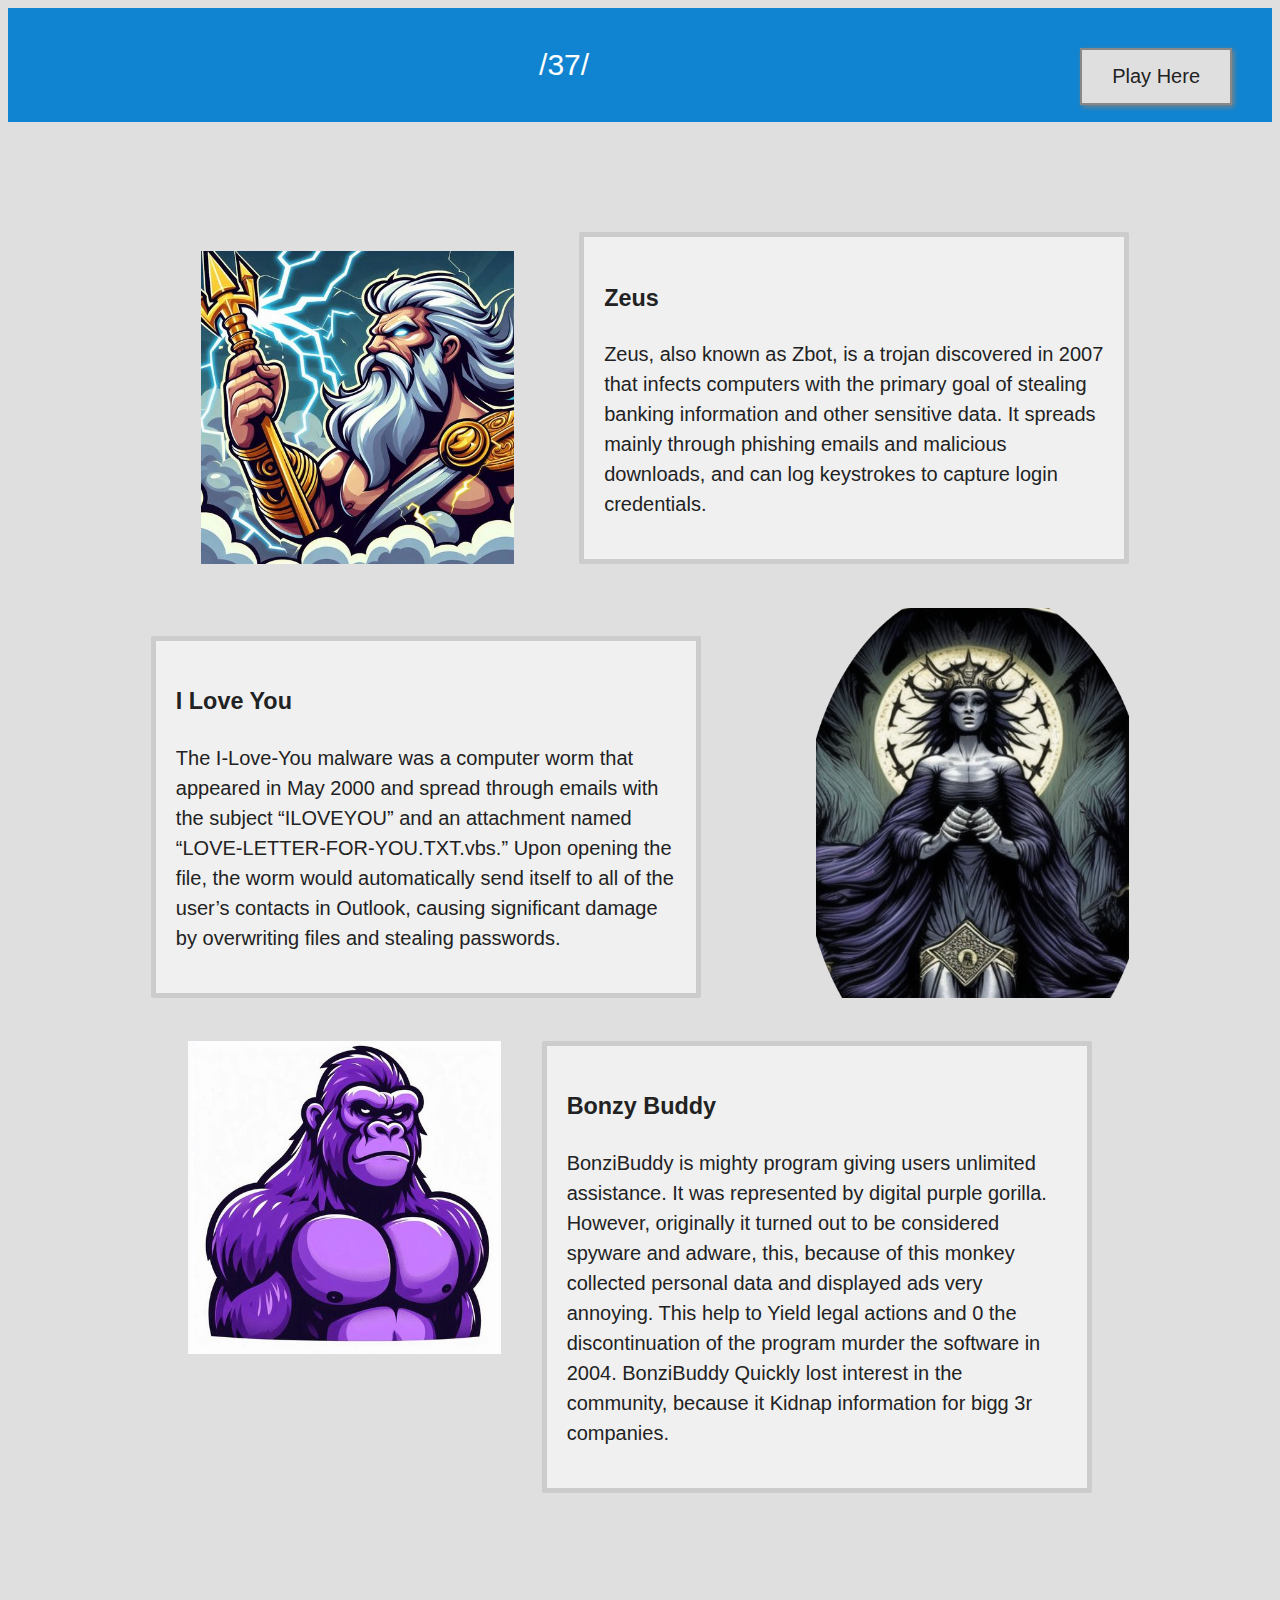
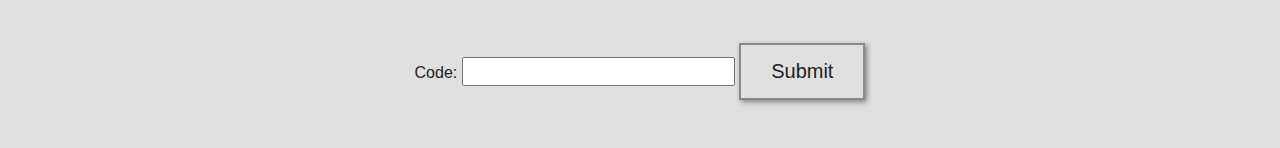
==== demo/target/classes/static/index.html @ dfdb3851 "add target folder" ====
<!DOCTYPE html>
<html lang="en">
<head>
    <link rel="stylesheet" href="style.css" />
    <meta charset="UTF-8">
    <meta name="viewport" content="width=device-width, initial-scale=1.0">
    <title>Gnogames</title>

</head>
<body>
<div class="header">
    /37/
    <a href="https://www.mediafire.com/file/nqwealgizfcf6tj/6e_75_6d_62_65_72.zip/file">
        <button name="game">Play Here</button>
    </a>
</div>

<div class="container">

    <div class="zeus-container">
        <img src="zeus.jpg" class="zeus-image">
        <div class="zeus-text">
            <h3>Zeus</h3>
            <p>
                Zeus, also known as Zbot, is a trojan discovered in 2007 that infects computers with the primary goal of stealing banking information
                and other sensitive data. It spreads mainly through phishing emails and malicious downloads, and can log keystrokes to capture login
                credentials.
            </p>
        </div>
    </div>

    <div class="iloveyou-container">
        <div class="iloveyou-text">
            <h3>I Love You</h3>
            <p>
                The I-Love-You malware was a computer worm that appeared in May 2000 and spread through emails with the subject “ILOVEYOU”
                and an attachment named “LOVE-LETTER-FOR-YOU.TXT.vbs.” Upon opening the file, the worm would automatically send
                itself to all of the user’s contacts in Outlook, causing significant damage by overwriting files and stealing passwords.
            </p>
        </div>
        <img src="iloveyou.png" class="iloveyou-image">
    </div>

    <div class="bonzy-container">
        <img src="here.jpg" class="bonzy-image">
        <div class="bonzy-text">
            <h3>Bonzy Buddy</h3>
            <p>
                BonziBuddy is mighty program giving users unlimited assistance.
                It was represented by digital purple gorilla. However, originally it turned out to be considered spyware and adware,
                this, because of this monkey collected personal data and displayed ads very annoying. This help  to Yield legal actions and
                0 the discontinuation of the program murder the software in 2004. BonziBuddy Quickly  lost interest in the community, because it
                Kidnap information for bigg 3r companies.
            </p>
        </div>
    </div>

</div>

<div class="code">
    <form action="/endpoint" method="post">
        <label for="code">Code:</label>
        <input type="text" id="code" name="code">
        <button type="submit">Submit</button>
    </form>
</div>
</body>
</html>
---- demo/target/classes/static/style.css ----
body {
    background-color: #dfdfdf;
    font-family: Arial, sans-serif;
    color: #222222;
}

.header {
    padding: 40px;
    text-align: center;
    background: #1084d0;
    color: white;
    font-size: 30px;
}

.header button {
    float: right;
    padding: 15px 30px;
    font-size: 20px;
    text-align: center;
    background-color: #dfdfdf;
    color: #222222;
    border: 2px solid #888888;
    cursor: pointer;
    box-shadow: 2px 2px 5px #808080;
}

.header button:active {
    box-shadow: inset 2px 2px 5px #888888;
    transform: translateY(2px);
}
  
.container {
    display: flex;
    flex-direction: column;
    margin: 7%;
}

.bonzy-container, .zeus-container, .iloveyou-container {
    display: flex;
    justify-content: space-around;
    margin: 2%;
}

.bonzy-image, .zeus-image, .iloveyou-image {
    flex: 0 0 auto;
    max-width: 30%;
    margin-left: 50px;
    height: auto;
}

.bonzy-container {
    align-items: flex-start;
}

.zeus-container {
    align-items: flex-end;
}

.iloveyou-container {
    align-items: flex-start;
}

.bonzy-text {
    flex: 1;
    margin-right: 50px;
    background-color: #f0f0f0; /* Color de fondo */
    border: 5px solid #ccc; /* Borde */
    padding: 20px; /* Espacio interno */
    border-radius: 2px; /* Bordes redondeados */
    max-width: 500px; /* Anchura máxima */
    min-width: 200px; /* Anchura mínima */
    font-size: 20px;
    line-height: 1.5;
}

.zeus-text {
    flex: 1;
    align-self: flex-end;
    background-color: #f0f0f0;
    border: 5px solid #ccc;
    padding: 20px;
    border-radius: 2px;
    max-width: 500px;
    min-width: 200px;
    font-size: 20px;
    line-height: 1.5;
}

.iloveyou-text {
    flex: 1;
    align-self: flex-end;
    background-color: #f0f0f0;
    border: 5px solid #ccc;
    padding: 20px;
    border-radius: 2px;
    max-width: 500px;
    min-width: 200px;
    font-size: 20px;
    line-height: 1.5;
}

.code {
    display: flex;
    justify-content: center;
    flex-direction: row;
    padding: 40px;
}

.code button {
    padding: 15px 30px;
    font-size: 20px;
    text-align: center;
    background-color: #dfdfdf;
    color: #222222;
    border: 2px solid #888888;
    cursor: pointer;
    box-shadow: 2px 2px 5px #808080;
}

.code button:active {
    box-shadow: inset 2px 2px 5px #888888;
    transform: translateY(2px);
}

.code input {
    font-size: 20px;
    text-align: center;
}
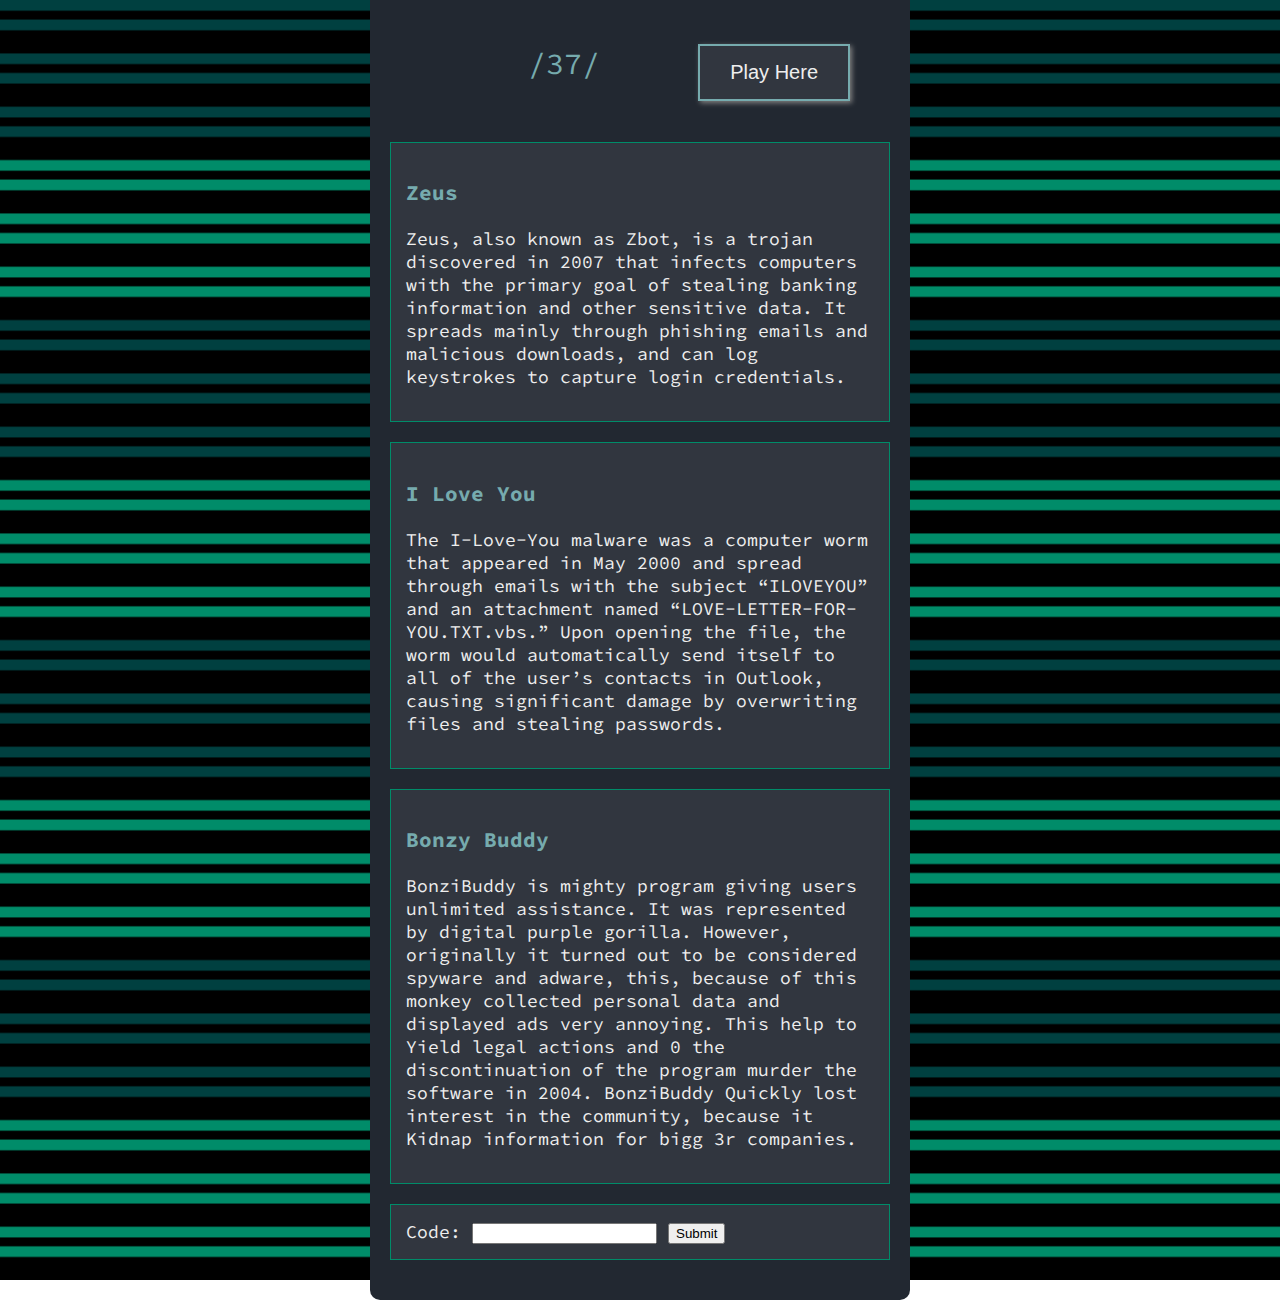
==== commit b8aeaed3: "improve css" ====
--- a/demo/target/classes/static/index.html
+++ b/demo/target/classes/static/index.html
@@ -1,73 +1,70 @@
 <!DOCTYPE html>
 <html lang="en">
 <head>
+    <style>
+        @import url('https://fonts.googleapis.com/css2?family=Source+Code+Pro:wght@400;700&display=swap');
+    </style>
+
     <link rel="stylesheet" href="style.css" />
     <meta charset="UTF-8">
     <meta name="viewport" content="width=device-width, initial-scale=1.0">
     <title>Gnogames</title>
-
 </head>
 <body>
-<div class="header">
-    /37/
-    <a href="https://www.mediafire.com/file/nqwealgizfcf6tj/6e_75_6d_62_65_72.zip/file">
-        <button name="game">Play Here</button>
-    </a>
-</div>
+<div class="centered-container">
+    <div class="content">
+        <div class="header">
+            /37/
+            <a href="https://limonono.itch.io/6e-75-6d-62-65-72">
+                <button name="game">Play Here</button>
+            </a>
+        </div>
 
-<div class="container">
+        <div class="container">
+            <div class="zeus-container">
+                <div class="zeus-text">
+                    <h3>Zeus</h3>
+                    <p>
+                        Zeus, also known as Zbot, is a trojan discovered in 2007 that infects computers with the primary goal of stealing banking information
+                        and other sensitive data. It spreads mainly through phishing emails and malicious downloads, and can log keystrokes to capture login
+                        credentials.
+                    </p>
+                </div>
+            </div>
 
-    <div class="zeus-container">
-        <img src="zeus.jpg" class="zeus-image">
-        <div class="zeus-text">
-            <h3>Zeus</h3>
-            <p>
-                Zeus, also known as Zbot, is a trojan discovered in 2007 that infects computers with the primary goal of stealing banking information
-                and other sensitive data. It spreads mainly through phishing emails and malicious downloads, and can log keystrokes to capture login
-                credentials.
-            </p>
+            <div class="iloveyou-container">
+                <div class="iloveyou-text">
+                    <h3>I Love You</h3>
+                    <p>
+                        The I-Love-You malware was a computer worm that appeared in May 2000 and spread through emails with the subject “ILOVEYOU”
+                        and an attachment named “LOVE-LETTER-FOR-YOU.TXT.vbs.” Upon opening the file, the worm would automatically send
+                        itself to all of the user’s contacts in Outlook, causing significant damage by overwriting files and stealing passwords.
+                    </p>
+                </div>
+            </div>
+
+            <div class="bonzy-container">
+                <div class="bonzy-text">
+                    <h3>Bonzy Buddy</h3>
+                    <p>
+                        BonziBuddy is mighty program giving users unlimited assistance.
+                        It was represented by digital purple gorilla. However, originally it turned out to be considered spyware and adware,
+                        this, because of this monkey collected personal data and displayed ads very annoying. This help  to Yield legal actions and
+                        0 the discontinuation of the program murder the software in 2004. BonziBuddy Quickly  lost interest in the community, because it
+                        Kidnap information for bigg 3r companies.
+                    </p>
+                </div>
+            </div>
+        </div>
+
+        <div class="code">
+            <form action="/endpoint" method="post">
+                <label for="code">Code:</label>
+                <input type="text" id="code" name="code">
+                <button type="submit">Submit</button>
+            </form>
         </div>
     </div>
-
-    <div class="iloveyou-container">
-        <div class="iloveyou-text">
-            <h3>I Love You</h3>
-            <p>
-                The I-Love-You malware was a computer worm that appeared in May 2000 and spread through emails with the subject “ILOVEYOU”
-                and an attachment named “LOVE-LETTER-FOR-YOU.TXT.vbs.” Upon opening the file, the worm would automatically send
-                itself to all of the user’s contacts in Outlook, causing significant damage by overwriting files and stealing passwords.
-            </p>
-        </div>
-        <img src="iloveyou.png" class="iloveyou-image">
-    </div>
-
-    <div class="bonzy-container">
-        <img src="here.jpg" class="bonzy-image">
-        <div class="bonzy-text">
-            <h3>Bonzy Buddy</h3>
-            <p>
-                BonziBuddy is mighty program giving users unlimited assistance.
-                It was represented by digital purple gorilla. However, originally it turned out to be considered spyware and adware,
-                this, because of this monkey collected personal data and displayed ads very annoying. This help  to Yield legal actions and
-                0 the discontinuation of the program murder the software in 2004. BonziBuddy Quickly  lost interest in the community, because it
-                Kidnap information for bigg 3r companies.
-            </p>
-        </div>
-    </div>
-
-</div>
-
-<div class="code">
-    <form action="/endpoint" method="post">
-        <label for="code">Code:</label>
-        <input type="text" id="code" name="code">
-        <button type="submit">Submit</button>
-    </form>
 </div>
 </body>
 </html>
-
-
-
-
-
--- a/demo/target/classes/static/style.css
+++ b/demo/target/classes/static/style.css
@@ -1,14 +1,24 @@
 body {
-    background-color: #dfdfdf;
-    font-family: Arial, sans-serif;
-    color: #222222;
+    background-image: url('background.png');
+    background-attachment: fixed;
+    background-size: cover;
+    background-repeat: no-repeat;
+    font-family: 'Source Code Pro', monospace;
+    font-size: 18px;
+    margin: 0;
+    padding: 0;
+    display: flex;
+    justify-content: center;
+    align-items: center;
+    height: 100vh;
+    color: #EEEEEE;
 }
 
 .header {
     padding: 40px;
     text-align: center;
-    background: #1084d0;
-    color: white;
+    background: #222831;
+    color: #76ABAE;
     font-size: 30px;
 }
 
@@ -17,9 +27,9 @@
     padding: 15px 30px;
     font-size: 20px;
     text-align: center;
-    background-color: #dfdfdf;
-    color: #222222;
-    border: 2px solid #888888;
+    background-color: #31363F;
+    color: #EEEEEE;
+    border: 2px solid #76ABAE;
     cursor: pointer;
     box-shadow: 2px 2px 5px #808080;
 }
@@ -28,101 +38,38 @@
     box-shadow: inset 2px 2px 5px #888888;
     transform: translateY(2px);
 }
-  
-.container {
+
+.centered-container {
     display: flex;
-    flex-direction: column;
-    margin: 7%;
+    justify-content: center;
+    align-items: center;
+    width: 100%;
+    height: 100%;
 }
 
-.bonzy-container, .zeus-container, .iloveyou-container {
-    display: flex;
-    justify-content: space-around;
-    margin: 2%;
+.content {
+    background-color: #222831;
+    padding: 20px;
+    border-radius: 10px;
+    max-width: 500px;
+    width: 100%;
+    font-size: 20px;
+    margin-top: 30%;
 }
 
-.bonzy-image, .zeus-image, .iloveyou-image {
-    flex: 0 0 auto;
-    max-width: 30%;
-    margin-left: 50px;
-    height: auto;
+.container {
+    margin-top: 20px;
 }
 
-.bonzy-container {
-    align-items: flex-start;
+.zeus-container, .iloveyou-container, .bonzy-container, .code {
+    background-color: #31363F;
+    padding: 15px;
+    margin-bottom: 20px;
+    border: 1px solid #008c69;
+    color: #EEEEEE;
+    font-size: 18px;
 }
 
-.zeus-container {
-    align-items: flex-end;
-}
-
-.iloveyou-container {
-    align-items: flex-start;
-}
-
-.bonzy-text {
-    flex: 1;
-    margin-right: 50px;
-    background-color: #f0f0f0; /* Color de fondo */
-    border: 5px solid #ccc; /* Borde */
-    padding: 20px; /* Espacio interno */
-    border-radius: 2px; /* Bordes redondeados */
-    max-width: 500px; /* Anchura máxima */
-    min-width: 200px; /* Anchura mínima */
-    font-size: 20px;
-    line-height: 1.5;
-}
-
-.zeus-text {
-    flex: 1;
-    align-self: flex-end;
-    background-color: #f0f0f0;
-    border: 5px solid #ccc;
-    padding: 20px;
-    border-radius: 2px;
-    max-width: 500px;
-    min-width: 200px;
-    font-size: 20px;
-    line-height: 1.5;
-}
-
-.iloveyou-text {
-    flex: 1;
-    align-self: flex-end;
-    background-color: #f0f0f0;
-    border: 5px solid #ccc;
-    padding: 20px;
-    border-radius: 2px;
-    max-width: 500px;
-    min-width: 200px;
-    font-size: 20px;
-    line-height: 1.5;
-}
-
-.code {
-    display: flex;
-    justify-content: center;
-    flex-direction: row;
-    padding: 40px;
-}
-
-.code button {
-    padding: 15px 30px;
-    font-size: 20px;
-    text-align: center;
-    background-color: #dfdfdf;
-    color: #222222;
-    border: 2px solid #888888;
-    cursor: pointer;
-    box-shadow: 2px 2px 5px #808080;
-}
-
-.code button:active {
-    box-shadow: inset 2px 2px 5px #888888;
-    transform: translateY(2px);
-}
-
-.code input {
-    font-size: 20px;
-    text-align: center;
+.zeus-container h3, .iloveyou-container h3, .bonzy-container h3 {
+    color: #76ABAE;
 }